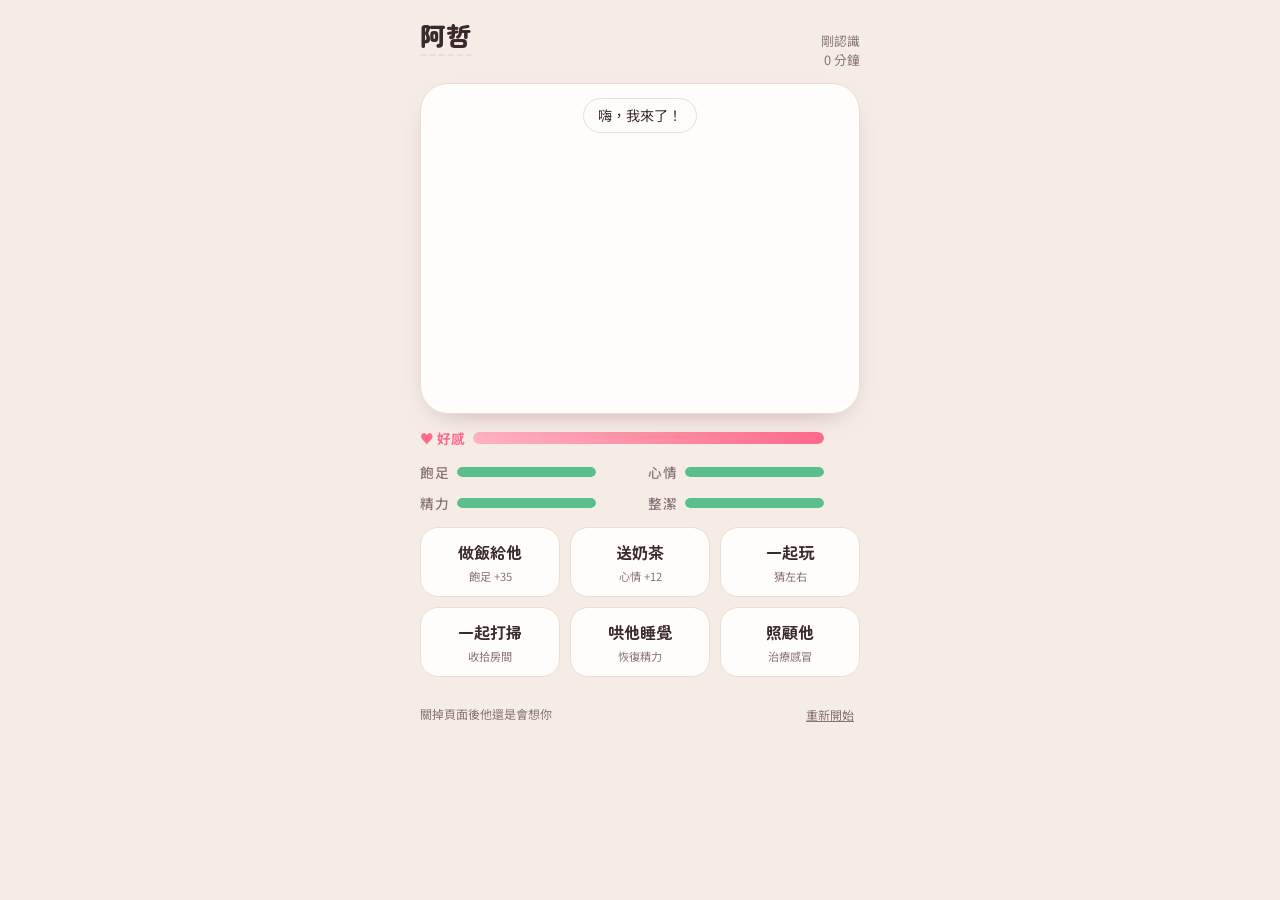
==== app-boy-pet/index.html @ 194d965f "Create index.html" ====
<!doctype html>
<html lang="zh-Hant"><head><meta charset="utf-8"><meta name="viewport" content="width=device-width,initial-scale=1,viewport-fit=cover">
<title>口袋男友</title>
<link rel="preconnect" href="https://fonts.googleapis.com">
<link rel="stylesheet" href="https://fonts.googleapis.com/css2?family=Zen+Maru+Gothic:wght@500;700;900&family=Noto+Sans+TC:wght@400;500;700&display=swap">
<style>
/* Layout: one-screen handheld — room window on top, affection meter, four stat gauges, a 2x3 action pad below */
:root{
  --bg:#f6ece6; --shell:#fffdfb; --ink:#3a2a2e; --muted:#8a7378;
  --accent:#ff8fa3; --accent-ink:#4a1020;
  --line:#ecdcd6; --good:#5bbf8a; --warn:#f0a020; --bad:#e2554f; --love:#ff6b8a;
  --display:"Zen Maru Gothic","Noto Sans TC","PingFang TC",system-ui,sans-serif;
  --body:"Noto Sans TC","PingFang TC","Microsoft JhengHei",system-ui,sans-serif;
  color-scheme:light;
}
@media (prefers-color-scheme: dark){:root:not([data-theme="light"]){
  --bg:#1c1619; --shell:#2a2125; --ink:#f6eaee; --muted:#bba5ac;
  --accent:#ff9fb1; --accent-ink:#3a0c18; --line:#3f3237; color-scheme:dark}}
:root[data-theme="dark"]{
  --bg:#1c1619; --shell:#2a2125; --ink:#f6eaee; --muted:#bba5ac;
  --accent:#ff9fb1; --accent-ink:#3a0c18; --line:#3f3237; color-scheme:dark}
*{box-sizing:border-box}
html,body{margin:0;min-height:100%}
body{background:var(--bg);color:var(--ink);font:14px/1.5 var(--body);padding:16px;padding-top:max(16px,env(safe-area-inset-top));padding-bottom:max(16px,env(safe-area-inset-bottom))}
.app{max-width:440px;margin:0 auto;display:flex;flex-direction:column;gap:14px}
header{display:flex;align-items:baseline;justify-content:space-between;gap:12px}
h1{font-family:var(--display);font-weight:900;font-size:1.6rem;margin:0;letter-spacing:.02em}
#name{background:none;border:0;font:inherit;color:inherit;padding:0;cursor:pointer;border-bottom:2px dashed var(--line)}
#name:focus-visible{outline:2px solid var(--accent);outline-offset:3px}
.meta{font-size:.8rem;color:var(--muted);text-align:right;font-variant-numeric:tabular-nums}
.stage{position:relative;border-radius:28px;overflow:hidden;background:var(--shell);border:1px solid var(--line);box-shadow:0 10px 30px -18px rgba(90,30,50,.5)}
canvas{display:block;width:100%;aspect-ratio:4/3;cursor:pointer}
.bubble{position:absolute;left:50%;top:14px;transform:translateX(-50%);background:var(--shell);color:var(--ink);border:1px solid var(--line);padding:6px 14px;border-radius:999px;font-size:.88rem;white-space:nowrap;max-width:90%;overflow:hidden;text-overflow:ellipsis;transition:opacity .3s}
.chips{position:absolute;right:12px;bottom:12px;display:flex;gap:6px}
.chip{font-size:.72rem;font-weight:700;padding:3px 9px;border-radius:999px;background:var(--bad);color:#fff}
.chip.sleep{background:#5b63c9}.chip.mad{background:#e07a2e}
.love{display:grid;grid-template-columns:auto 1fr auto;align-items:center;gap:8px;font-size:.85rem}
.love b{font-weight:700;color:var(--love)}
.love .bar{height:12px}
.love .bar i{background:linear-gradient(90deg,#ffb3c1,var(--love))}
.stats{display:grid;grid-template-columns:1fr 1fr;gap:10px 16px}
.stat{display:grid;grid-template-columns:auto 1fr auto;align-items:center;gap:8px;font-size:.85rem}
.stat b{font-weight:500;color:var(--muted);letter-spacing:.05em}
.bar{height:10px;border-radius:99px;background:var(--line);overflow:hidden}
.bar i{display:block;height:100%;border-radius:99px;background:var(--good);transition:width .4s,background .4s}
.stat span,.love span{font-variant-numeric:tabular-nums;min-width:2.2em;text-align:right;font-size:.8rem}
.pad{display:grid;grid-template-columns:repeat(3,1fr);gap:10px}
.pad button,.game button,.confirm button{font-family:var(--display);font-weight:700;font-size:1rem;border:1px solid var(--line);background:var(--shell);color:var(--ink);border-radius:18px;padding:12px 6px;cursor:pointer;display:flex;flex-direction:column;align-items:center;gap:4px;transition:transform .1s,background .2s}
.pad button small{font-family:var(--body);font-weight:400;font-size:.7rem;color:var(--muted)}
.pad button:active{transform:scale(.96)}
.pad button:focus-visible,.game button:focus-visible,.confirm button:focus-visible{outline:3px solid var(--accent);outline-offset:2px}
.pad .hot{background:var(--accent);color:var(--accent-ink);border-color:transparent}
.pad .hot small{color:var(--accent-ink);opacity:.75}
.game,.confirm{display:flex;gap:10px;align-items:center;justify-content:center;flex-wrap:wrap;background:var(--shell);border:1px solid var(--line);border-radius:18px;padding:12px}
.game p,.confirm p{margin:0;width:100%;text-align:center;font-size:.9rem}
.game button,.confirm button{flex:1;min-width:100px;flex-direction:row;justify-content:center}
.log{font-size:.8rem;color:var(--muted);margin:0;padding:0;list-style:none;display:flex;flex-direction:column;gap:2px;max-height:5.2em;overflow:hidden}
footer{display:flex;justify-content:space-between;font-size:.75rem;color:var(--muted)}
footer button{background:none;border:0;color:var(--muted);text-decoration:underline;cursor:pointer;font:inherit}
[hidden]{display:none!important}
@media (prefers-reduced-motion:reduce){*{transition:none!important}}
</style></head><body>

<div class="app">
  <header>
    <h1><button id="name" title="點一下改名字">阿哲</button></h1>
    <div class="meta"><div id="stageLbl">剛認識</div><div id="age">0 分鐘</div></div>
  </header>

  <div class="stage">
    <canvas id="cv" width="800" height="600" aria-label="男友的房間，點一下可以摸摸頭"></canvas>
    <div class="bubble" id="bubble">嗨，我來了！</div>
    <div class="chips" id="chips"></div>
  </div>

  <div class="love"><b>♥ 好感</b><div class="bar"><i id="b-love"></i></div><span id="v-love"></span></div>

  <div class="stats">
    <div class="stat"><b>飽足</b><div class="bar"><i id="b-hunger"></i></div><span id="v-hunger"></span></div>
    <div class="stat"><b>心情</b><div class="bar"><i id="b-happy"></i></div><span id="v-happy"></span></div>
    <div class="stat"><b>精力</b><div class="bar"><i id="b-energy"></i></div><span id="v-energy"></span></div>
    <div class="stat"><b>整潔</b><div class="bar"><i id="b-clean"></i></div><span id="v-clean"></span></div>
  </div>

  <div class="game" id="game" hidden>
    <p id="gameMsg">他會往哪邊看？猜猜看！</p>
    <button id="gL">← 左邊</button><button id="gR">右邊 →</button>
  </div>
  <div class="confirm" id="confirm" hidden>
    <p>確定要重新開始？目前的回憶會消失。</p>
    <button id="cYes">重新開始</button><button id="cNo">取消</button>
  </div>

  <div class="pad" id="pad">
    <button data-a="meal">做飯給他<small>飽足 +35</small></button>
    <button data-a="snack">送奶茶<small>心情 +12</small></button>
    <button data-a="play">一起玩<small>猜左右</small></button>
    <button data-a="bath">一起打掃<small>收拾房間</small></button>
    <button data-a="sleep" id="sleepBtn">哄他睡覺<small>恢復精力</small></button>
    <button data-a="doctor" id="docBtn">照顧他<small>治療感冒</small></button>
  </div>

  <ul class="log" id="log"></ul>
  <footer><span>關掉頁面後他還是會想你</span><button id="reset">重新開始</button></footer>
</div>

<script>
(function(){
const KEY='pocket-bf-v1';
const $=id=>document.getElementById(id);
const cv=$('cv'),cx=cv.getContext('2d');
const now=()=>Date.now();
const clamp=v=>Math.max(0,Math.min(100,v));

function fresh(){return{name:'阿哲',born:now(),last:now(),hunger:80,happy:80,energy:90,clean:100,mess:0,love:5,sleeping:false,sick:false,lowTime:0,log:[]};}
let S=null;
try{S=JSON.parse(localStorage.getItem(KEY))}catch(e){S=null}
if(!S||typeof S.born!=='number'){S=fresh();note('第一次見面，他有點害羞');}
function save(){try{localStorage.setItem(KEY,JSON.stringify(S))}catch(e){}}

// Per-minute rates
function step(min){
  const a=S.sleeping;
  S.hunger=clamp(S.hunger-min*(a?0.18:0.45));
  S.happy=clamp(S.happy-min*(a?0.1:0.32)-(S.mess*0.08*min)-(S.sick?0.2*min:0));
  S.clean=clamp(S.clean-min*(0.22+S.mess*0.15));
  S.energy=clamp(S.energy+min*(a?1.6:-0.3));
  if(a&&S.energy>=100){S.sleeping=false;note('睡飽了，說早安～');}
  if(!a&&Math.random()<min/28&&S.mess<4){S.mess++;}
  const low=S.hunger<15||S.clean<15||S.mess>=3||S.happy<15;
  S.lowTime=low?S.lowTime+min:Math.max(0,S.lowTime-min);
  if(low)S.love=Math.max(0,S.love-min*0.05);
  if(!S.sick&&S.lowTime>20){S.sick=true;note(S.name+'感冒了，快去照顧他');}
}
// Catch up on time away (max 48h)
(function(){let m=Math.min((now()-S.last)/60000,2880);
  while(m>0){const d=Math.min(m,5);step(d);m-=d;}
  if((now()-S.last)>10*60000)note('你離開了 '+fmtAge(now()-S.last)+'，他一直在等你');
  S.last=now();})();

function fmtAge(ms){const m=Math.floor(ms/60000);if(m<60)return m+' 分鐘';const h=Math.floor(m/60);if(h<24)return h+' 小時 '+(m%60)+' 分';return Math.floor(h/24)+' 天 '+(h%24)+' 小時';}
const STAGES=[[0,'剛認識'],[20,'曖昧中'],[60,'交往中'],[150,'熱戀期'],[300,'老夫老妻']];
function stage(){let r=STAGES[0];for(const s of STAGES)if(S.love>=s[0])r=s;return r;}
function nextStage(){for(const s of STAGES)if(S.love<s[0])return s;return null;}
function addLove(v){const before=stage()[1];S.love=Math.max(0,S.love+v);const after=stage()[1];if(after!==before&&v>0){note('關係升級：'+after+'！');say('我們現在是'+after+'了耶 ♥');burst('♥',12);}}

let bubbleT=0;
function say(t){$('bubble').textContent=t;$('bubble').style.opacity=1;bubbleT=now()+3500;}
function note(t){const d=new Date();S.log.unshift(String(d.getHours()).padStart(2,'0')+':'+String(d.getMinutes()).padStart(2,'0')+'  '+t);S.log=S.log.slice(0,8);}

// Particles
let parts=[];
function burst(ch,n=8){for(let i=0;i<n;i++)parts.push({x:440+(Math.random()-.5)*180,y:330+(Math.random()-.5)*100,vx:(Math.random()-.5)*3,vy:-1-Math.random()*2.5,life:60+Math.random()*30,ch});}

let anim={jump:0,look:0,shy:0,act:null,actT:0};
// 動作圖：吃飯 / 喝奶茶 / 打掃，播完接害羞
function doAction(k,frames){anim.act=k;anim.actT=frames;anim.shy=0;}
const pick=a=>a[Math.floor(Math.random()*a.length)];
function act(a){
  if(S.sleeping&&a!=='sleep'){say('噓……他睡著了');return;}
  switch(a){
    case 'meal': if(S.hunger>95){say('好飽……吃不下了啦');S.happy=clamp(S.happy-3);break;}
      S.hunger=clamp(S.hunger+35);doAction('eat',180);burst('🍳',5);addLove(3);say(pick(['你做的最好吃了！','嗯～好香，謝謝你','可以每天都吃你煮的嗎？']));note('做了一頓飯給他');break;
    case 'snack': S.happy=clamp(S.happy+12);S.hunger=clamp(S.hunger+6);doAction('drink',150);burst('♥',6);addLove(2);say(pick(['半糖少冰，你記得耶','奶茶！最懂我的還是你','喝一口給你～']));note('送了一杯奶茶');break;
    case 'play': if(S.energy<15){say('好累……想睡覺');break;} openGame();return;
    case 'bath': {S.clean=100;const p=S.mess;S.mess=0;doAction('clean',180);burst('✦',14);addLove(p?2:1);say(p?'收掉 '+p+' 堆東西，房間乾淨了！':'一起打掃好像也很浪漫');note('一起打掃房間');break;}
    case 'sleep': S.sleeping=!S.sleeping;say(S.sleeping?'晚安……夢裡見':'嗯……再睡五分鐘嘛');note(S.sleeping?'哄他去睡覺':'把他叫醒了');if(!S.sleeping)S.happy=clamp(S.happy-(S.energy<60?8:0));break;
    case 'doctor': if(!S.sick){say('我很好啦，別擔心');break;} S.sick=false;S.lowTime=0;S.happy=clamp(S.happy-5);addLove(5);burst('✚',6);say('有你照顧，馬上就好了');note('照顧感冒的他，退燒了');break;
  }
  save();render();
}
document.querySelectorAll('#pad button').forEach(b=>b.addEventListener('click',()=>act(b.dataset.a)));

// Guess game
let gameRound=0,gameWins=0;
function openGame(){gameRound=0;gameWins=0;$('game').hidden=false;$('pad').hidden=true;$('gameMsg').textContent='第 1 / 3 回合：他會往哪邊看？';}
function guess(dir){
  const p=Math.random()<.5?-1:1;anim.look=p*40;
  const win=p===dir;gameRound++;if(win){gameWins++;anim.jump=30;}
  if(gameRound<3){$('gameMsg').textContent=(win?'猜中了！':'沒猜中～')+' 第 '+(gameRound+1)+' / 3 回合';}
  else{
    S.happy=clamp(S.happy+8+gameWins*7);S.energy=clamp(S.energy-12);S.hunger=clamp(S.hunger-6);addLove(1+gameWins);
    note('一起玩猜左右，贏了 '+gameWins+' 次');say(gameWins>=2?'你怎麼這麼懂我？':'哈哈，下次讓你贏');
    anim.shy=90;burst('★',gameWins*3+2);save();
    setTimeout(()=>{$('game').hidden=true;$('pad').hidden=false;render();},700);
    $('gameMsg').textContent='結果：3 回合猜中 '+gameWins+' 次';
  }
}
$('gL').onclick=()=>guess(-1);$('gR').onclick=()=>guess(1);

// Pet & rename & reset
let lastPat=0;
cv.addEventListener('click',()=>{if(S.sleeping){say('Zzz……（嘴角在笑）');return;}
  S.happy=clamp(S.happy+2);if(now()-lastPat>20000){addLove(1);lastPat=now();}
  anim.shy=80;anim.jump=20;burst('♥',3);say(pick(['幹嘛啦……','再摸一下嘛','你今天也很可愛','被你摸頭好安心']));save();render();});
function bindName(){$('name').onclick=()=>{const inp=document.createElement('input');inp.value=S.name;inp.maxLength=8;inp.style.cssText='font:inherit;width:6em;background:var(--shell);color:var(--ink);border:1px solid var(--line);border-radius:8px;padding:0 6px';
  $('name').replaceWith(inp);inp.focus();inp.select();let done=false;
  const fin=()=>{if(done)return;done=true;const v=inp.value.trim();if(v)S.name=v;save();const b=document.createElement('button');b.id='name';b.title='點一下改名字';b.textContent=S.name;inp.replaceWith(b);bindName();render();};
  inp.onblur=fin;inp.onkeydown=e=>{if(e.key==='Enter')fin();};};}
bindName();
$('reset').onclick=()=>{$('confirm').hidden=false;$('pad').hidden=true;};
$('cNo').onclick=()=>{$('confirm').hidden=true;$('pad').hidden=false;};
$('cYes').onclick=()=>{S=fresh();note('第一次見面，他有點害羞');save();$('confirm').hidden=true;$('pad').hidden=false;say('嗨，初次見面！');render();};

function color(v){return v<25?'var(--bad)':v<50?'var(--warn)':'var(--good)';}
function render(){
  $('name').textContent=S.name;
  const [,lbl]=stage();$('stageLbl').textContent=lbl;
  $('age').textContent='在一起 '+fmtAge(now()-S.born);
  const nx=nextStage(),cur=stage()[0];const pct=nx?(S.love-cur)/(nx[0]-cur)*100:100;
  $('b-love').style.width=Math.max(2,pct)+'%';$('v-love').textContent=Math.floor(S.love);
  for(const k of['hunger','happy','energy','clean']){const v=Math.round(S[k]);$('b-'+k).style.width=v+'%';$('b-'+k).style.background=color(v);$('v-'+k).textContent=v;}
  $('chips').innerHTML=(S.sick?'<span class="chip">感冒</span>':'')+(S.sleeping?'<span class="chip sleep">睡覺中</span>':'')+(isMad()&&!S.sick&&!S.sleeping?'<span class="chip mad">生氣中</span>':'');
  $('sleepBtn').firstChild.textContent=S.sleeping?'叫他起床':'哄他睡覺';
  $('docBtn').classList.toggle('hot',S.sick);
  $('pad').querySelector('[data-a=meal]').classList.toggle('hot',S.hunger<30&&!S.sick);
  $('pad').querySelector('[data-a=bath]').classList.toggle('hot',S.mess>=2||S.clean<30);
  $('log').innerHTML=S.log.map(l=>'<li>'+l.replace(/</g,'&lt;')+'</li>').join('');
}
function isMad(){return S.clean<25||S.mess>=3;}

// ---------- Room drawing ----------
let t=0;
function rr(x,y,w,h,r){cx.beginPath();cx.moveTo(x+r,y);cx.arcTo(x+w,y,x+w,y+h,r);cx.arcTo(x+w,y+h,x,y+h,r);cx.arcTo(x,y+h,x,y,r);cx.arcTo(x,y,x+w,y,r);cx.closePath();}
function drawRoom(night){
  const W=800,H=600,FY=410;
  // wall
  let g=cx.createLinearGradient(0,0,0,FY);
  g.addColorStop(0,night?'#4a3d52':'#fbe9df');g.addColorStop(1,night?'#5e4b5e':'#f5d9cc');
  cx.fillStyle=g;cx.fillRect(0,0,W,FY);
  // wallpaper dots
  cx.fillStyle=night?'rgba(255,255,255,.05)':'rgba(220,150,140,.18)';
  for(let y=24;y<FY-20;y+=46)for(let x=(y/46%2)*30+16;x<W;x+=60){cx.beginPath();cx.arc(x,y,3,0,7);cx.fill();}
  // floor
  g=cx.createLinearGradient(0,FY,0,H);g.addColorStop(0,night?'#6b4a38':'#d9a77a');g.addColorStop(1,night?'#4f3628':'#c08a5c');
  cx.fillStyle=g;cx.fillRect(0,FY,W,H-FY);
  cx.strokeStyle=night?'rgba(0,0,0,.18)':'rgba(120,70,30,.18)';cx.lineWidth=2;
  for(let y=FY+26;y<H;y+=30){cx.beginPath();cx.moveTo(0,y);cx.lineTo(W,y);cx.stroke();}
  for(let r=0,y=FY;y<H;r++,y+=30)for(let x=(r%2)*90;x<W;x+=180){cx.beginPath();cx.moveTo(x,y);cx.lineTo(x,y+30);cx.stroke();}
  // baseboard
  cx.fillStyle=night?'#3b2f3a':'#fff6f0';cx.fillRect(0,FY-12,W,14);

  // window
  const wx=520,wy=56,ww=210,wh=190;
  g=cx.createLinearGradient(0,wy,0,wy+wh);
  g.addColorStop(0,night?'#141838':'#9cc8ff');g.addColorStop(1,night?'#2e2f63':'#e3f0ff');
  cx.fillStyle=g;cx.fillRect(wx,wy,ww,wh);
  cx.save();cx.beginPath();cx.rect(wx,wy,ww,wh);cx.clip();
  if(night){cx.fillStyle='#fff6d0';cx.beginPath();cx.arc(wx+150,wy+52,24,0,7);cx.fill();cx.fillStyle='#141838';cx.beginPath();cx.arc(wx+162,wy+44,21,0,7);cx.fill();
    cx.fillStyle='#fff';for(let i=0;i<10;i++){cx.globalAlpha=.4+.4*Math.sin(t/30+i);cx.fillRect(wx+(i*53)%ww,wy+(i*37)%(wh-60)+8,3,3);}cx.globalAlpha=1;
    // city lights
    cx.fillStyle='#232349';cx.fillRect(wx,wy+wh-50,ww,50);cx.fillStyle='#ffd56b';for(let i=0;i<14;i++)cx.fillRect(wx+8+(i*29)%(ww-14),wy+wh-40+(i*7)%30,6,6);}
  else{cx.fillStyle='#ffd45c';cx.beginPath();cx.arc(wx+160,wy+50,26,0,7);cx.fill();
    cx.fillStyle='rgba(255,255,255,.9)';const c=(t*.25)%(ww+140)-70;[[0,0,22],[26,-8,20],[50,2,18]].forEach(([dx,dy,r])=>{cx.beginPath();cx.arc(wx+c+dx,wy+90+dy,r,0,7);cx.fill();});
    cx.fillStyle='#b9d7c2';cx.fillRect(wx,wy+wh-40,ww,40);}
  cx.restore();
  cx.strokeStyle=night?'#2c2430':'#ffffff';cx.lineWidth=10;cx.strokeRect(wx,wy,ww,wh);
  cx.lineWidth=6;cx.beginPath();cx.moveTo(wx+ww/2,wy);cx.lineTo(wx+ww/2,wy+wh);cx.moveTo(wx,wy+wh/2);cx.lineTo(wx+ww,wy+wh/2);cx.stroke();
  // curtains
  cx.fillStyle=night?'#7a4d63':'#ffb6c4';
  [[wx-34,1],[wx+ww+34,-1]].forEach(([x,d])=>{cx.beginPath();cx.moveTo(x,wy-24);cx.lineTo(x+d*48,wy-24);cx.quadraticCurveTo(x+d*20,wy+wh/2,x+d*40,wy+wh+30);cx.lineTo(x,wy+wh+30);cx.closePath();cx.fill();});
  cx.fillStyle=night?'#2c2430':'#c9a07a';cx.fillRect(wx-50,wy-30,ww+100,8);

  // framed photo with heart
  cx.fillStyle=night?'#2c2430':'#fff';rr(330,90,110,86,6);cx.fill();
  cx.fillStyle=night?'#5a3c4c':'#ffe1e7';cx.fillRect(340,100,90,66);
  cx.fillStyle='#ff6b8a';cx.font='bold 40px sans-serif';cx.textAlign='center';cx.textBaseline='middle';cx.fillText('♥',385,134);
  // string lights
  cx.strokeStyle=night?'#2a2228':'#a68b7c';cx.lineWidth=2;cx.beginPath();cx.moveTo(20,40);cx.quadraticCurveTo(160,90,300,40);cx.stroke();
  for(let i=1;i<8;i++){const u=i/8,x=20+280*u,y=40+100*u*(1-u);cx.fillStyle=['#ffd56b','#ff9fb1','#9fd8ff'][i%3];cx.globalAlpha=night?.6+.4*Math.sin(t/20+i):.9;cx.beginPath();cx.arc(x,y+6,6,0,7);cx.fill();}cx.globalAlpha=1;

  // bed
  cx.fillStyle=night?'#5a3f36':'#a8755a';rr(14,250,40,230,8);cx.fill(); // headboard
  cx.fillStyle=night?'#4b352e':'#8f6249';cx.fillRect(20,440,250,40);
  cx.fillStyle=night?'#cfc7d6':'#ffffff';rr(30,380,240,70,14);cx.fill(); // mattress
  cx.fillStyle=night?'#e8e3ee':'#fff';rr(42,350,80,40,16);cx.fill(); // pillow
  cx.fillStyle=night?'#6f6aa6':'#9fc3ff';
  if(S.sleeping){ // 睡覺圖躺在床上（圖本身已有枕頭、被子和 Zzz）
    const si=IMG.sleep;
    if(si&&si.complete&&si.naturalWidth){const sh=230,sw=si.naturalWidth/si.naturalHeight*sh,br=1+Math.sin(t/40)*.015;
      cx.save();cx.translate(150,470);cx.scale(1,br);cx.drawImage(si,-sw/2,-sh,sw,sh);cx.restore();}
  }
  else{rr(110,388,160,64,12);cx.fill();cx.fillStyle='rgba(255,255,255,.35)';for(let i=0;i<4;i++)cx.fillRect(126+i*38,396,16,48);}

  // lamp + plant on the right
  cx.fillStyle=night?'#3b2f3a':'#e2c3a8';rr(700,330,80,90,6);cx.fill(); // nightstand
  cx.fillStyle='#7a5a44';cx.fillRect(736,276,6,54);
  cx.fillStyle=night?'#ffe3a0':'#ffd9a8';cx.beginPath();cx.moveTo(712,280);cx.lineTo(766,280);cx.lineTo(754,246);cx.lineTo(724,246);cx.closePath();cx.fill();
  if(night&&!S.sleeping){g=cx.createRadialGradient(739,290,10,739,290,180);g.addColorStop(0,'rgba(255,220,140,.35)');g.addColorStop(1,'rgba(255,220,140,0)');cx.fillStyle=g;cx.fillRect(560,110,360,360);}
  // rug
  cx.fillStyle=night?'rgba(160,110,140,.55)':'rgba(255,170,190,.55)';cx.beginPath();cx.ellipse(450,560,230,36,0,0,7);cx.fill();
  cx.strokeStyle=night?'rgba(255,255,255,.15)':'rgba(255,255,255,.6)';cx.lineWidth=3;cx.beginPath();cx.ellipse(450,560,200,26,0,0,7);cx.stroke();
}

// mess on the floor (replaces poop)
function drawMess(){
  const spots=[[320,548,0],[650,566,1],[520,588,2],[600,530,3]];
  for(let i=0;i<S.mess;i++){const [x,y,k]=spots[i];cx.save();cx.translate(x,y);
    if(k===0){cx.fillStyle='#7d9cc9';cx.beginPath();cx.ellipse(0,0,34,14,.2,0,7);cx.fill();cx.fillStyle='#6a86b0';cx.beginPath();cx.ellipse(14,-6,16,9,-.4,0,7);cx.fill();} // jeans
    if(k===1){cx.fillStyle='#e04f4f';rr(-10,-26,20,30,4);cx.fill();cx.fillStyle='#ccc';cx.fillRect(-10,-26,20,5);} // can
    if(k===2){cx.rotate(-.12);cx.fillStyle='#d8b07a';rr(-34,-14,68,22,3);cx.fill();cx.strokeStyle='#a7804d';cx.lineWidth=2;cx.strokeRect(-34,-14,68,22);} // pizza box
    if(k===3){cx.fillStyle='#fff';cx.beginPath();cx.ellipse(0,0,18,8,.6,0,7);cx.fill();cx.fillStyle='#ff9fb1';cx.fillRect(-4,-4,8,8);} // sock
    cx.restore();}
}

const IMG={};const SRC={
  idle:'[data-uri]', walk:'[data-uri]
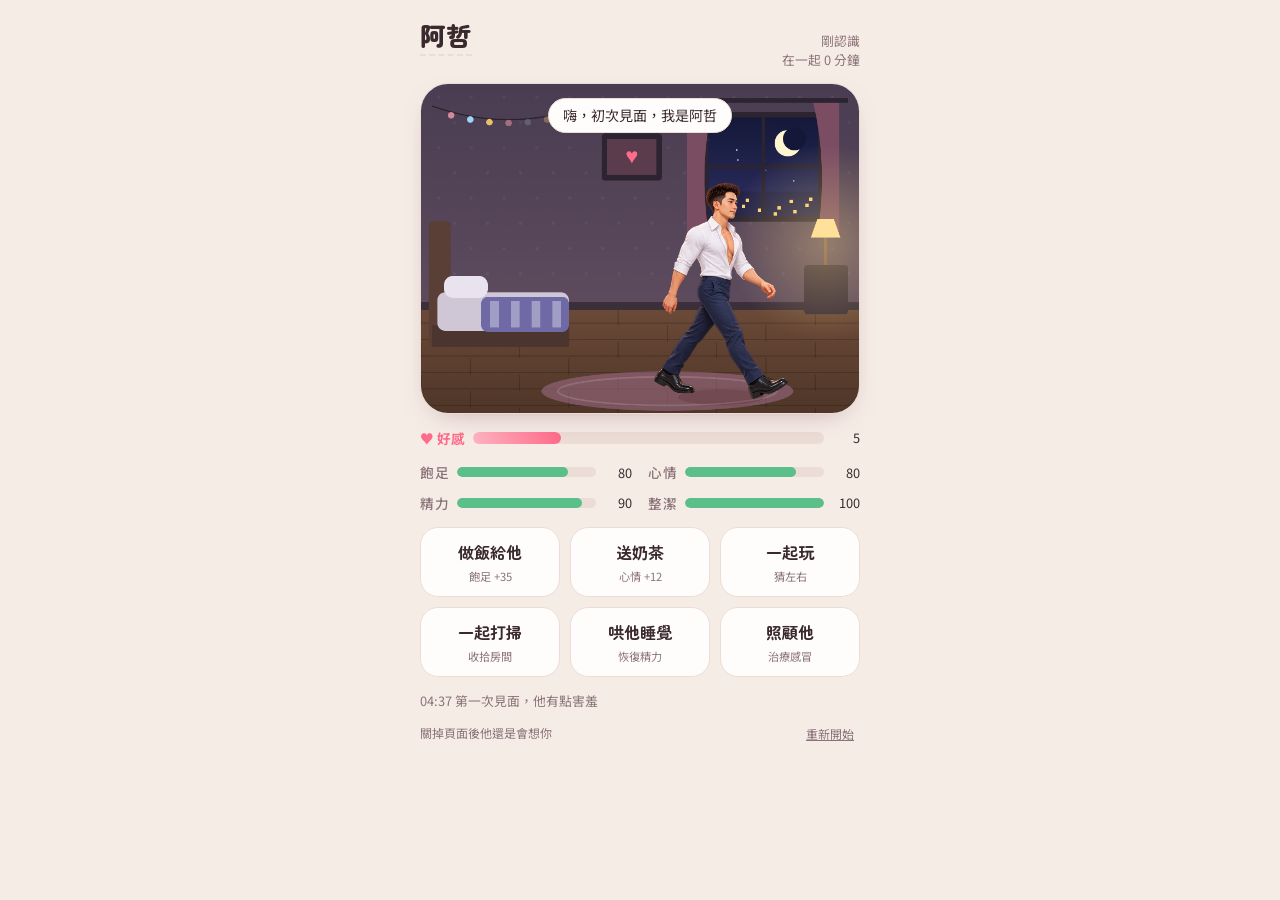
==== commit 1bbac97b: "Rename 口袋男友.html to index.html" ====
--- a/app-boy-pet/index.html
+++ b/app-boy-pet/index.html
@@ -304,4 +304,66 @@
 }
 
 const IMG={};const SRC={
-  idle:'[data-uri]', walk:'[data-uri]
+  idle:'[data-uri]', walk:'[data-uri]', shy:'[data-uri]', cry:'[data-uri]',
+  sit:'[data-uri]', angry:'[data-uri]